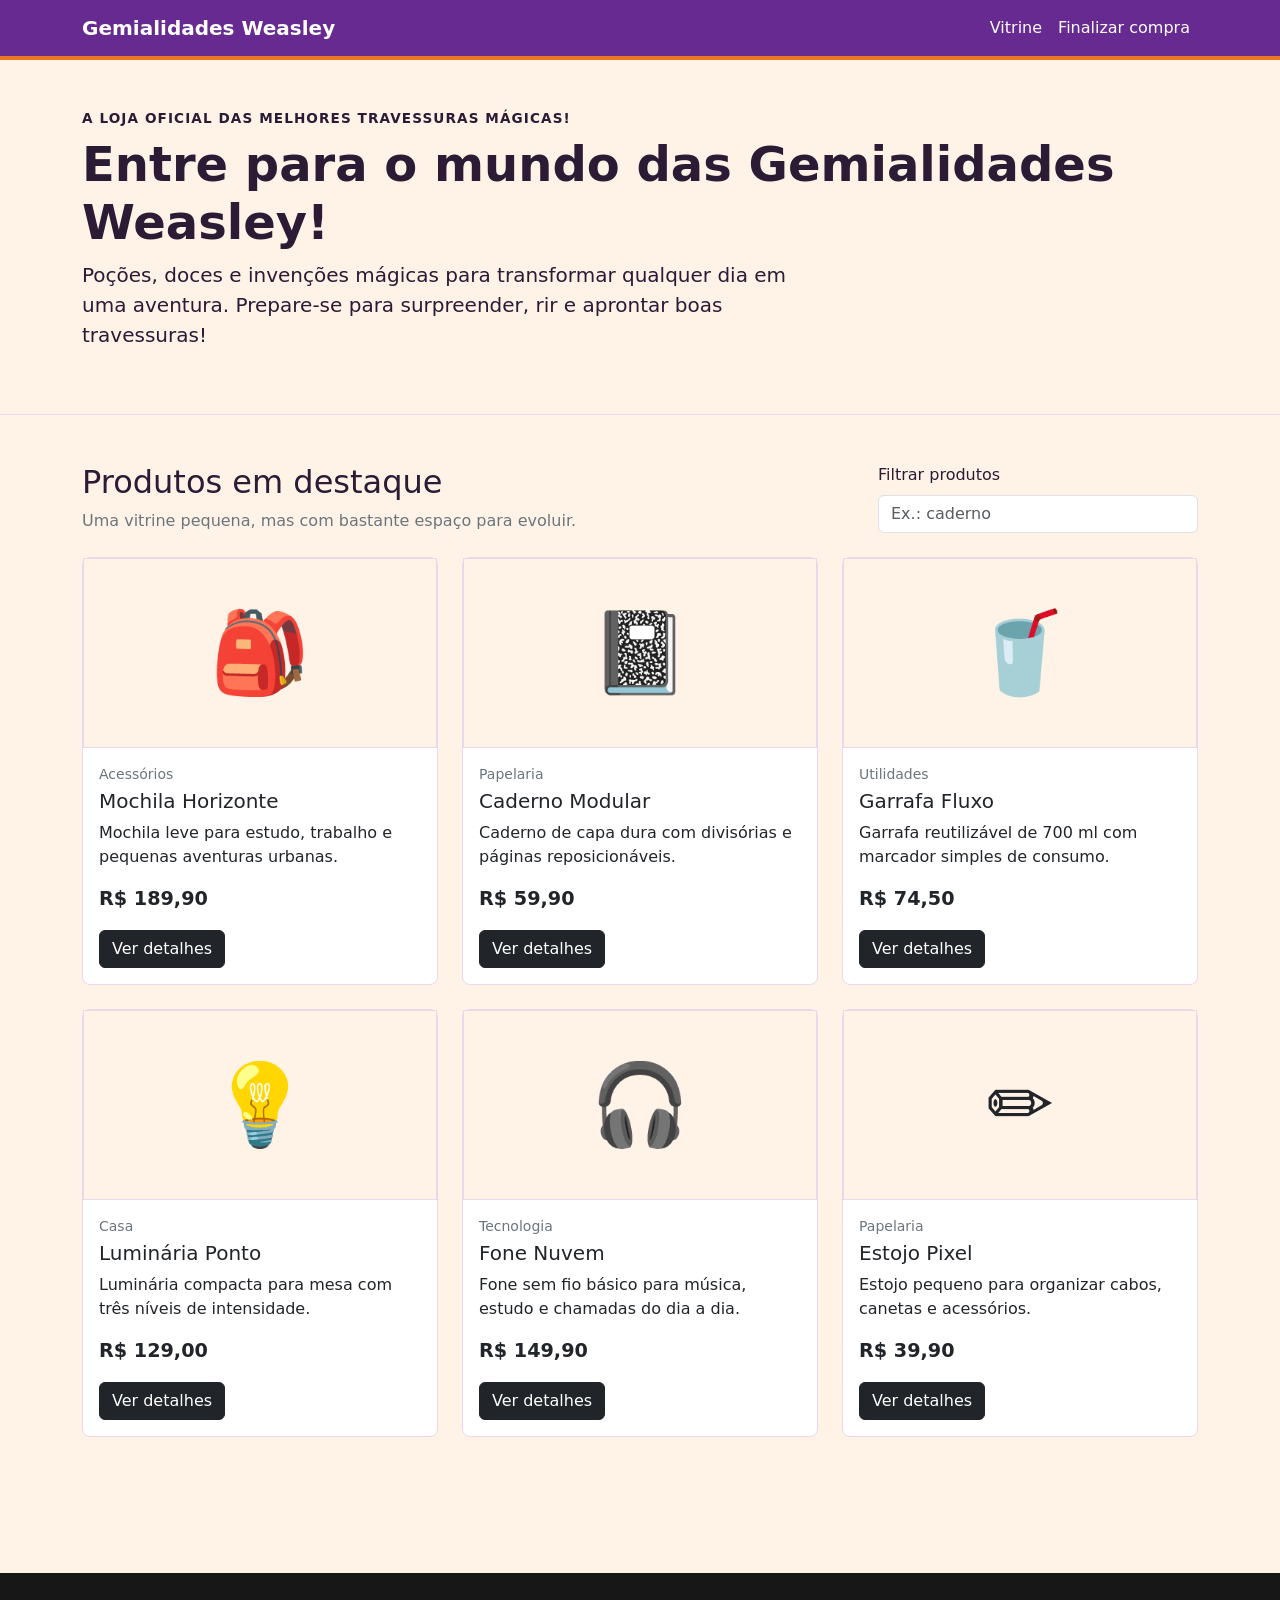
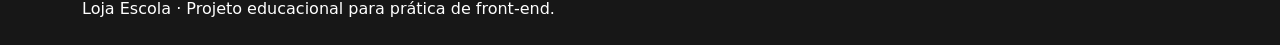
==== web/index.html @ 6d5970de "Inicio do Loja escola Mudança de cores e transformei o header em um componente" ====
<!doctype html>
<html lang="pt-BR">

<head>
  <meta charset="utf-8">
  <meta name="viewport" content="width=device-width, initial-scale=1">
  <meta name="description"
    content="Loja Escola, projeto didático de front-end com HTML semântico, Bootstrap e JavaScript.">
  <title>Loja Escola | Produtos</title>
  <link href="https://cdn.jsdelivr.net/npm/bootstrap@5.3.3/dist/css/bootstrap.min.css" rel="stylesheet">
  <link rel="stylesheet" href="css/styles.css">
</head>

<body>
  <a class="skip-link" href="#conteudo">Pular para o conteúdo principal</a>

  <div id="header-container"></div>

  <main id="conteudo">
    <section class="hero py-5">
      <div class="container">
        <p class="eyebrow mb-2">A loja oficial das melhores travessuras mágicas!</p>
        <h1 class="display-5 fw-bold">Entre para o mundo das Gemialidades Weasley!</h1>
        <p class="lead col-lg-8">Poções, doces e invenções mágicas para transformar qualquer dia em uma aventura. Prepare-se para surpreender, rir e aprontar boas travessuras!</p>
      </div>
    </section>

    <section class="container py-5" aria-labelledby="titulo-produtos">
      <div class="d-flex flex-wrap justify-content-between align-items-end gap-3 mb-4">
        <div>
          <h2 id="titulo-produtos">Produtos em destaque</h2>
          <p class="text-secondary mb-0">Uma vitrine pequena, mas com bastante espaço para evoluir.</p>
        </div>
        <div class="product-filter">
          <label for="filtroProduto" class="form-label">Filtrar produtos</label>
          <input id="filtroProduto" class="form-control" type="search" placeholder="Ex.: caderno" autocomplete="off">
        </div>
      </div>

      <div class="row g-4" id="listaProdutos">
        <article class="col-sm-6 col-lg-4 product-item" data-name="Mochila Horizonte">
          <div class="card h-100 product-card">
            <div class="product-illustration" aria-hidden="true">🎒</div>
            <div class="card-body">
              <p class="small text-secondary mb-1">Acessórios</p>
              <h3 class="h5">Mochila Horizonte</h3>
              <p>Mochila leve para estudo, trabalho e pequenas aventuras urbanas.</p>
              <p class="price">R$ 189,90</p>
              <a class="btn btn-dark" href="produto.html?id=1">Ver detalhes</a>
            </div>
          </div>
        </article>

        <article class="col-sm-6 col-lg-4 product-item" data-name="Caderno Modular">
          <div class="card h-100 product-card">
            <div class="product-illustration" aria-hidden="true">📓</div>
            <div class="card-body">
              <p class="small text-secondary mb-1">Papelaria</p>
              <h3 class="h5">Caderno Modular</h3>
              <p>Caderno de capa dura com divisórias e páginas reposicionáveis.</p>
              <p class="price">R$ 59,90</p>
              <a class="btn btn-dark" href="produto.html?id=2">Ver detalhes</a>
            </div>
          </div>
        </article>

        <article class="col-sm-6 col-lg-4 product-item" data-name="Garrafa Fluxo">
          <div class="card h-100 product-card">
            <div class="product-illustration" aria-hidden="true">🥤</div>
            <div class="card-body">
              <p class="small text-secondary mb-1">Utilidades</p>
              <h3 class="h5">Garrafa Fluxo</h3>
              <p>Garrafa reutilizável de 700 ml com marcador simples de consumo.</p>
              <p class="price">R$ 74,50</p>
              <a class="btn btn-dark" href="produto.html?id=3">Ver detalhes</a>
            </div>
          </div>
        </article>

        <article class="col-sm-6 col-lg-4 product-item" data-name="Luminária Ponto">
          <div class="card h-100 product-card">
            <div class="product-illustration" aria-hidden="true">💡</div>
            <div class="card-body">
              <p class="small text-secondary mb-1">Casa</p>
              <h3 class="h5">Luminária Ponto</h3>
              <p>Luminária compacta para mesa com três níveis de intensidade.</p>
              <p class="price">R$ 129,00</p>
              <a class="btn btn-dark" href="produto.html?id=4">Ver detalhes</a>
            </div>
          </div>
        </article>

        <article class="col-sm-6 col-lg-4 product-item" data-name="Fone Nuvem">
          <div class="card h-100 product-card">
            <div class="product-illustration" aria-hidden="true">🎧</div>
            <div class="card-body">
              <p class="small text-secondary mb-1">Tecnologia</p>
              <h3 class="h5">Fone Nuvem</h3>
              <p>Fone sem fio básico para música, estudo e chamadas do dia a dia.</p>
              <p class="price">R$ 149,90</p>
              <a class="btn btn-dark" href="produto.html?id=5">Ver detalhes</a>
            </div>
          </div>
        </article>

        <article class="col-sm-6 col-lg-4 product-item" data-name="Estojo Pixel">
          <div class="card h-100 product-card">
            <div class="product-illustration" aria-hidden="true">✏️</div>
            <div class="card-body">
              <p class="small text-secondary mb-1">Papelaria</p>
              <h3 class="h5">Estojo Pixel</h3>
              <p>Estojo pequeno para organizar cabos, canetas e acessórios.</p>
              <p class="price">R$ 39,90</p>
              <a class="btn btn-dark" href="produto.html?id=6">Ver detalhes</a>
            </div>
          </div>
        </article>
      </div>
      <p id="mensagemFiltro" class="mt-4" role="status" aria-live="polite"></p>
    </section>
  </main>

  <footer class="site-footer py-4">
    <div class="container">
      <p class="mb-0">Loja Escola · Projeto educacional para prática de front-end.</p>
    </div>
  </footer>

  <script src="https://cdn.jsdelivr.net/npm/bootstrap@5.3.3/dist/js/bootstrap.bundle.min.js"></script>
  <script src="js/header.js"></script>
  <script src="js/main.js"></script>
</body>

</html>
---- web/css/styles.css ----
/* CSS propositalmente simples. A ideia é que os estudantes o evoluam. */
:root {
  --surface: #FFF3E8;
  --ink: #2B1B35;
  --muted: #706477;
  --border: #E8D8E9;
  --accent-soft: #FFF0B3;

  --weasley-orange: #E87522;
  --weasley-purple: #672A91;
  --weasley-gold: #F6D365;
}

body { color: var(--ink); background: #fff; }
.skip-link { position: absolute; top: -60px; left: 1rem; z-index: 1000; padding: .75rem 1rem; background: #000; color: #fff; }
.skip-link:focus { top: 1rem; }
.site-header { border-bottom: 1px solid var(--border); background: #fff; }
.hero { background: var(--surface); border-bottom: 1px solid var(--border); }
.eyebrow { font-size: .85rem; font-weight: 700; letter-spacing: .08em; text-transform: uppercase; }
.product-filter { width: min(100%, 320px); }
.product-card { border: 1px solid var(--border); border-radius: 8px; box-shadow: none; }
.product-card:hover { transform: translateY(-2px); }
.product-illustration, .product-detail-illustration { display: grid; place-items: center; background: var(--surface); border: 1px solid var(--border); }
.product-illustration { min-height: 190px; font-size: 5rem; }
.product-detail-illustration { min-height: 440px; font-size: 10rem; border-radius: 10px; }
.price { font-size: 1.2rem; font-weight: 700; }
.price-large { font-size: 2rem; }
.quantity-field { max-width: 120px; }
.learning-note, .summary-box { padding: 1.25rem; background: var(--surface); border: 1px solid var(--border); border-radius: 8px; }
.summary-box { position: sticky; top: 1rem; }
.success-panel { max-width: 720px; padding: 3rem 1.5rem; }
.success-icon { display: grid; place-items: center; width: 72px; height: 72px; margin: 0 auto 1.5rem; border-radius: 50%; background: var(--accent-soft); font-size: 2rem; font-weight: 800; }
.order-data { display: grid; gap: 1rem; margin: 2rem 0; text-align: left; }
.order-data > div { padding: 1rem; border: 1px solid var(--border); }
.order-data dt { font-size: .85rem; color: var(--muted); }
.order-data dd { margin: .25rem 0 0; font-weight: 700; }
.site-footer { margin-top: 4rem; background: #171717; color: #fff; }

/* Identidade visual Gemialidades Weasley */

body {
  color: var(--ink);
  background: var(--surface);
}

.site-header {
  background: var(--weasley-purple);
  border-bottom: 4px solid var(--weasley-orange);
}

.site-header .navbar-brand,
.site-header .nav-link {
  color: #fff;
}

.site-header .nav-link:hover,
.site-header .nav-link:focus {
  color: var(--weasley-gold);
}


/* TODO didático:
   - melhorar estados de hover/focus;
   - revisar espaçamentos;
   - criar uma identidade visual mais consistente;
   - revisar telas muito pequenas;
   - avaliar prefers-reduced-motion antes de adicionar animações.
*/
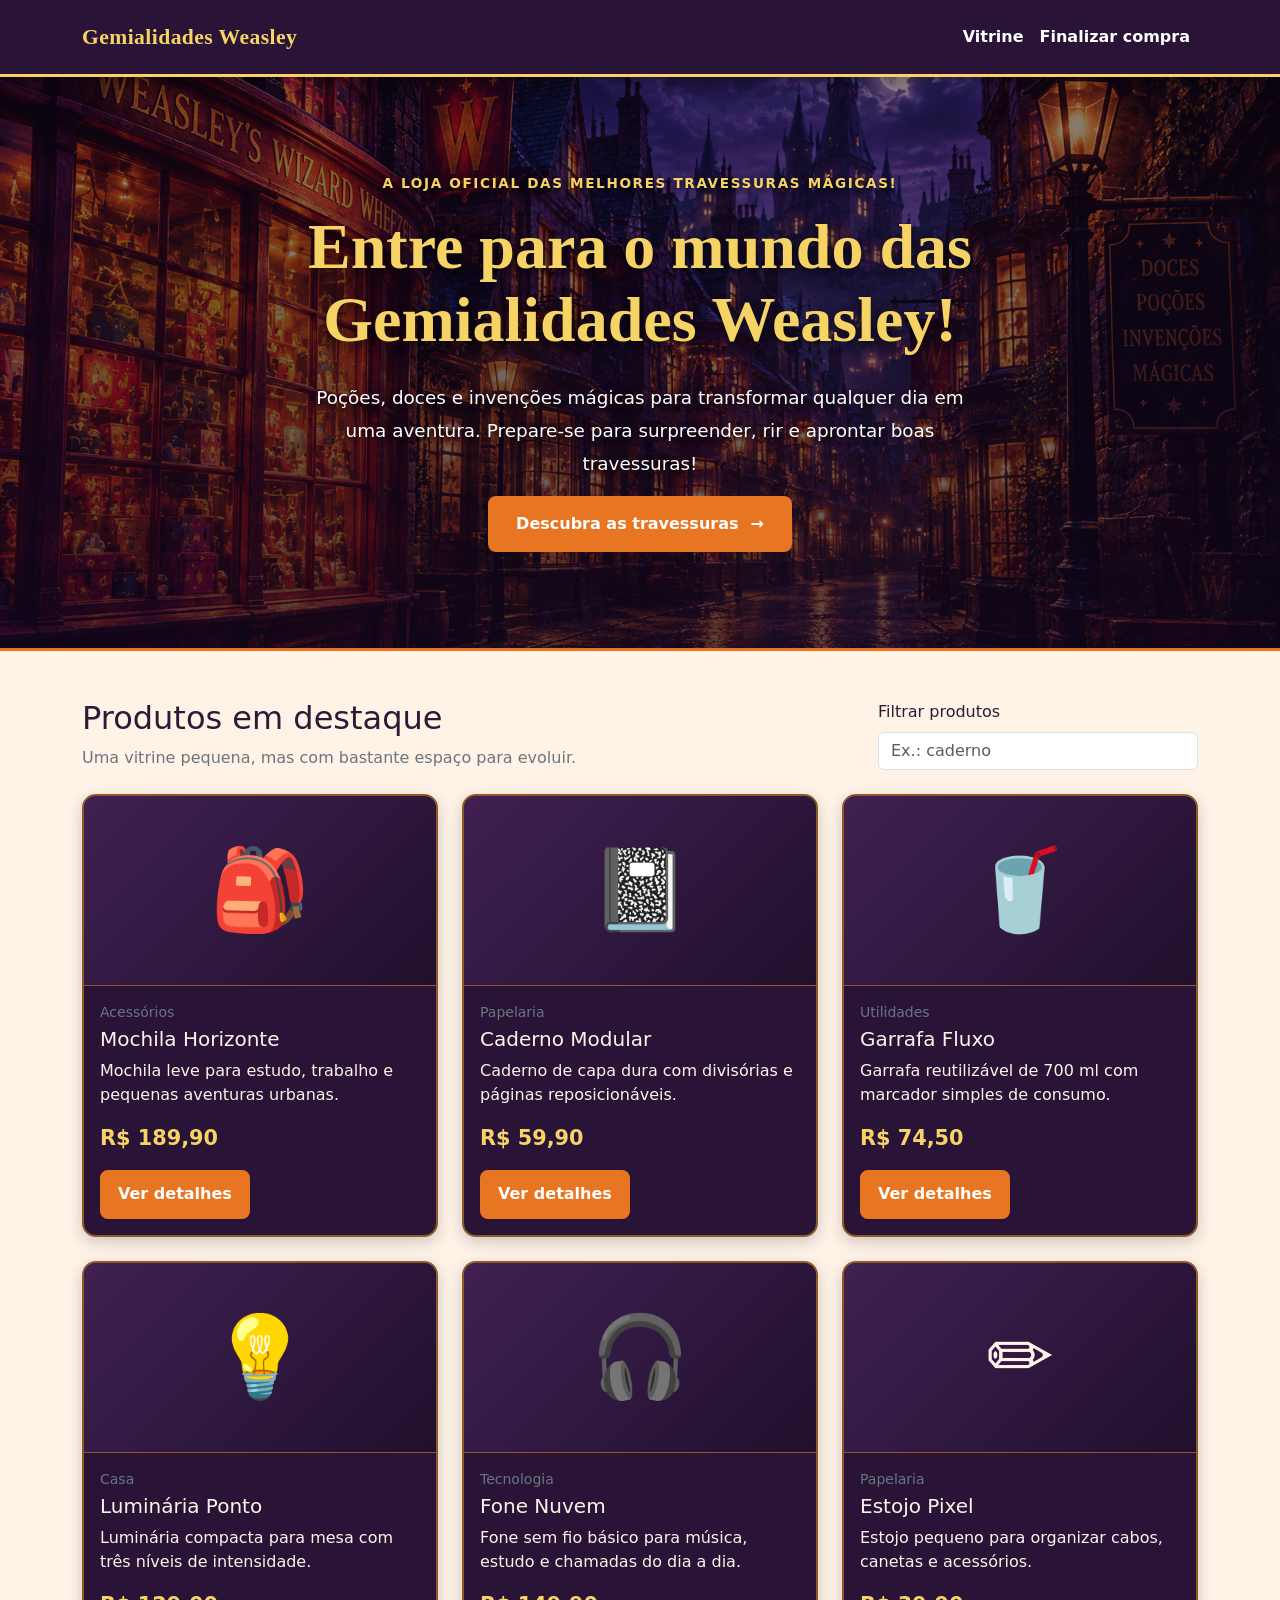
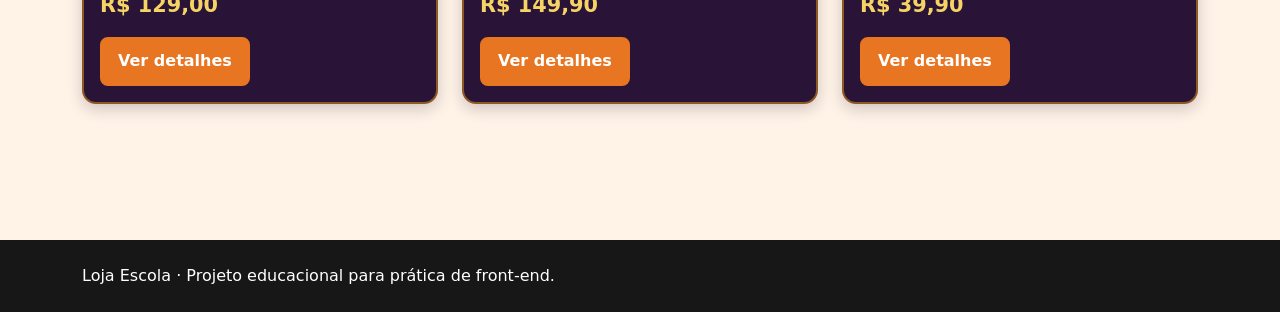
==== commit b20161ba: "melhorando o design do site adicionando mais estilos com css" ====
--- a/web/index.html
+++ b/web/index.html
@@ -21,7 +21,12 @@
       <div class="container">
         <p class="eyebrow mb-2">A loja oficial das melhores travessuras mágicas!</p>
         <h1 class="display-5 fw-bold">Entre para o mundo das Gemialidades Weasley!</h1>
-        <p class="lead col-lg-8">Poções, doces e invenções mágicas para transformar qualquer dia em uma aventura. Prepare-se para surpreender, rir e aprontar boas travessuras!</p>
+        <p class="lead col-lg-8">Poções, doces e invenções mágicas para transformar qualquer dia em uma aventura.
+          Prepare-se para surpreender, rir e aprontar boas travessuras!</p>
+        <a class="btn btn-weasley mt-3" href="#titulo-produtos">
+          Descubra as travessuras <span aria-hidden="true">→</span>
+        </a>
+
       </div>
     </section>
 
--- a/web/css/styles.css
+++ b/web/css/styles.css
@@ -15,7 +15,37 @@
 .skip-link { position: absolute; top: -60px; left: 1rem; z-index: 1000; padding: .75rem 1rem; background: #000; color: #fff; }
 .skip-link:focus { top: 1rem; }
 .site-header { border-bottom: 1px solid var(--border); background: #fff; }
-.hero { background: var(--surface); border-bottom: 1px solid var(--border); }
+
+.hero {
+  position: relative;
+  isolation: isolate;
+  overflow: hidden;
+  padding-top: 6rem !important;
+  padding-bottom: 6rem !important;
+  color: #fff;
+  background:
+    linear-gradient(
+      rgba(20, 8, 32, 0.48),
+      rgba(20, 8, 32, 0.72)
+    ),
+    url("../images/fundo-magico.png") center 48% / cover no-repeat;
+  border-bottom: 3px solid var(--weasley-orange);
+}
+
+.hero h1 {
+  color: var(--weasley-gold);
+  text-shadow: 0 3px 12px rgba(0, 0, 0, 0.7);
+}
+
+.hero p {
+  color: #fff;
+  text-shadow: 0 2px 6px rgba(0, 0, 0, 0.8);
+}
+
+.hero .eyebrow {
+  color: var(--weasley-gold);
+}
+
 .eyebrow { font-size: .85rem; font-weight: 700; letter-spacing: .08em; text-transform: uppercase; }
 .product-filter { width: min(100%, 320px); }
 .product-card { border: 1px solid var(--border); border-radius: 8px; box-shadow: none; }
@@ -58,6 +88,191 @@
   color: var(--weasley-gold);
 }
 
+.btn-weasley {
+  display: inline-flex;
+  align-items: center;
+  gap: 12px;
+  padding: 14px 26px;
+  border: 2px solid var(--weasley-orange);
+  border-radius: 8px;
+  background: var(--weasley-orange);
+  color: #fff;
+  font-weight: 700;
+  text-decoration: none;
+  transition: background-color 0.2s ease, transform 0.2s ease;
+}
+
+.btn-weasley:hover {
+  background: #C95712;
+  border-color: #C95712;
+  color: #fff;
+  transform: translateY(-2px);
+}
+
+.btn-weasley:focus-visible {
+  outline: 3px solid var(--weasley-gold);
+  outline-offset: 4px;
+}
+
+/* Apresentação mágica da Gemialidades Weasley */
+.hero .container {
+  max-width: 1000px;
+  text-align: center;
+}
+
+.hero h1 {
+  max-width: 850px;
+  margin: 0 auto 1.5rem;
+  font-family: Georgia, "Times New Roman", serif;
+  font-size: clamp(2.2rem, 5vw, 4rem);
+  line-height: 1.15;
+}
+
+.hero .lead {
+  max-width: 720px;
+  margin: 0 auto;
+  font-size: 1.15rem;
+  line-height: 1.8;
+}
+
+.hero .eyebrow {
+  margin-bottom: 1rem !important;
+  letter-spacing: 0.12em;
+}
+
+/* Header */
+
+
+.site-header {
+  position: relative;
+  z-index: 10;
+  background: #291438;
+  border-bottom: 3px solid var(--weasley-gold);
+  box-shadow: 0 4px 18px rgba(0, 0, 0, 0.25);
+}
+
+.site-header .navbar {
+  padding-top: 1rem;
+  padding-bottom: 1rem;
+}
+
+.site-header .navbar-brand {
+  color: var(--weasley-gold);
+  font-family: Georgia, "Times New Roman", serif;
+  font-size: 1.35rem;
+  letter-spacing: 0.02em;
+}
+
+.site-header .nav-link {
+  color: #fff;
+  font-weight: 600;
+  transition: color 0.2s ease;
+}
+
+.site-header .nav-link:hover,
+.site-header .nav-link:focus {
+  color: var(--weasley-gold);
+}
+
+.site-header .navbar-toggler {
+  border-color: var(--weasley-gold);
+}
+
+.site-header .navbar-toggler:focus {
+  box-shadow: 0 0 0 0.2rem rgba(246, 211, 101, 0.35);
+}
+
+.site-header .navbar-toggler-icon {
+  filter: brightness(0) invert(1);
+}
+
+/* Cards*/
+
+/* Cards mágicos da Gemialidades Weasley */
+.product-card {
+  height: 100%;
+  overflow: hidden;
+  background: #291438;
+  color: #fff3e8;
+  border: 2px solid #8d5a24;
+  border-radius: 14px;
+  box-shadow: 0 5px 15px rgba(20, 8, 32, 0.2);
+  transition:
+    transform 0.25s ease,
+    box-shadow 0.25s ease,
+    border-color 0.25s ease;
+}
+
+/* Efeito mágico ao passar o mouse */
+.product-card:hover {
+  transform: translateY(-6px);
+  border-color: #f6d365;
+  box-shadow: 0 10px 25px rgba(103, 42, 145, 0.35);
+}
+
+/* Área da ilustração do produto */
+.product-illustration {
+  background: linear-gradient(135deg, #402052, #20102d);
+  border: none;
+  border-bottom: 1px solid #8d5a24;
+}
+
+/* Títulos dos produtos */
+.product-card .card-title {
+  color: #f6d365;
+  font-family: Georgia, "Times New Roman", serif;
+  font-weight: 700;
+}
+
+/* Descrição dos produtos */
+.product-card .card-text {
+  color: #f3e8f7;
+  line-height: 1.6;
+}
+
+/* Preços */
+.product-card .price {
+  color: #f6d365;
+  font-size: 1.3rem;
+}
+
+/* Acessibilidade: respeitar preferência por menos movimento */
+@media (prefers-reduced-motion: reduce) {
+  .product-card {
+    transition: none;
+  }
+
+  .product-card:hover {
+    transform: none;
+  }
+}
+
+/* Botões dos cards */
+.product-card .btn {
+  background: #e87522;
+  border: 2px solid #e87522;
+  border-radius: 8px;
+  color: #fff;
+  font-weight: 700;
+  padding: 0.65rem 1rem;
+  transition:
+    background-color 0.2s ease,
+    border-color 0.2s ease,
+    transform 0.2s ease;
+}
+
+.product-card .btn:hover {
+  background: #c95712;
+  border-color: #f6d365;
+  color: #fff;
+  transform: translateY(-2px);
+}
+
+.product-card .btn:focus-visible {
+  outline: 3px solid #f6d365;
+  outline-offset: 3px;
+}
+
 
 /* TODO didático:
    - melhorar estados de hover/focus;
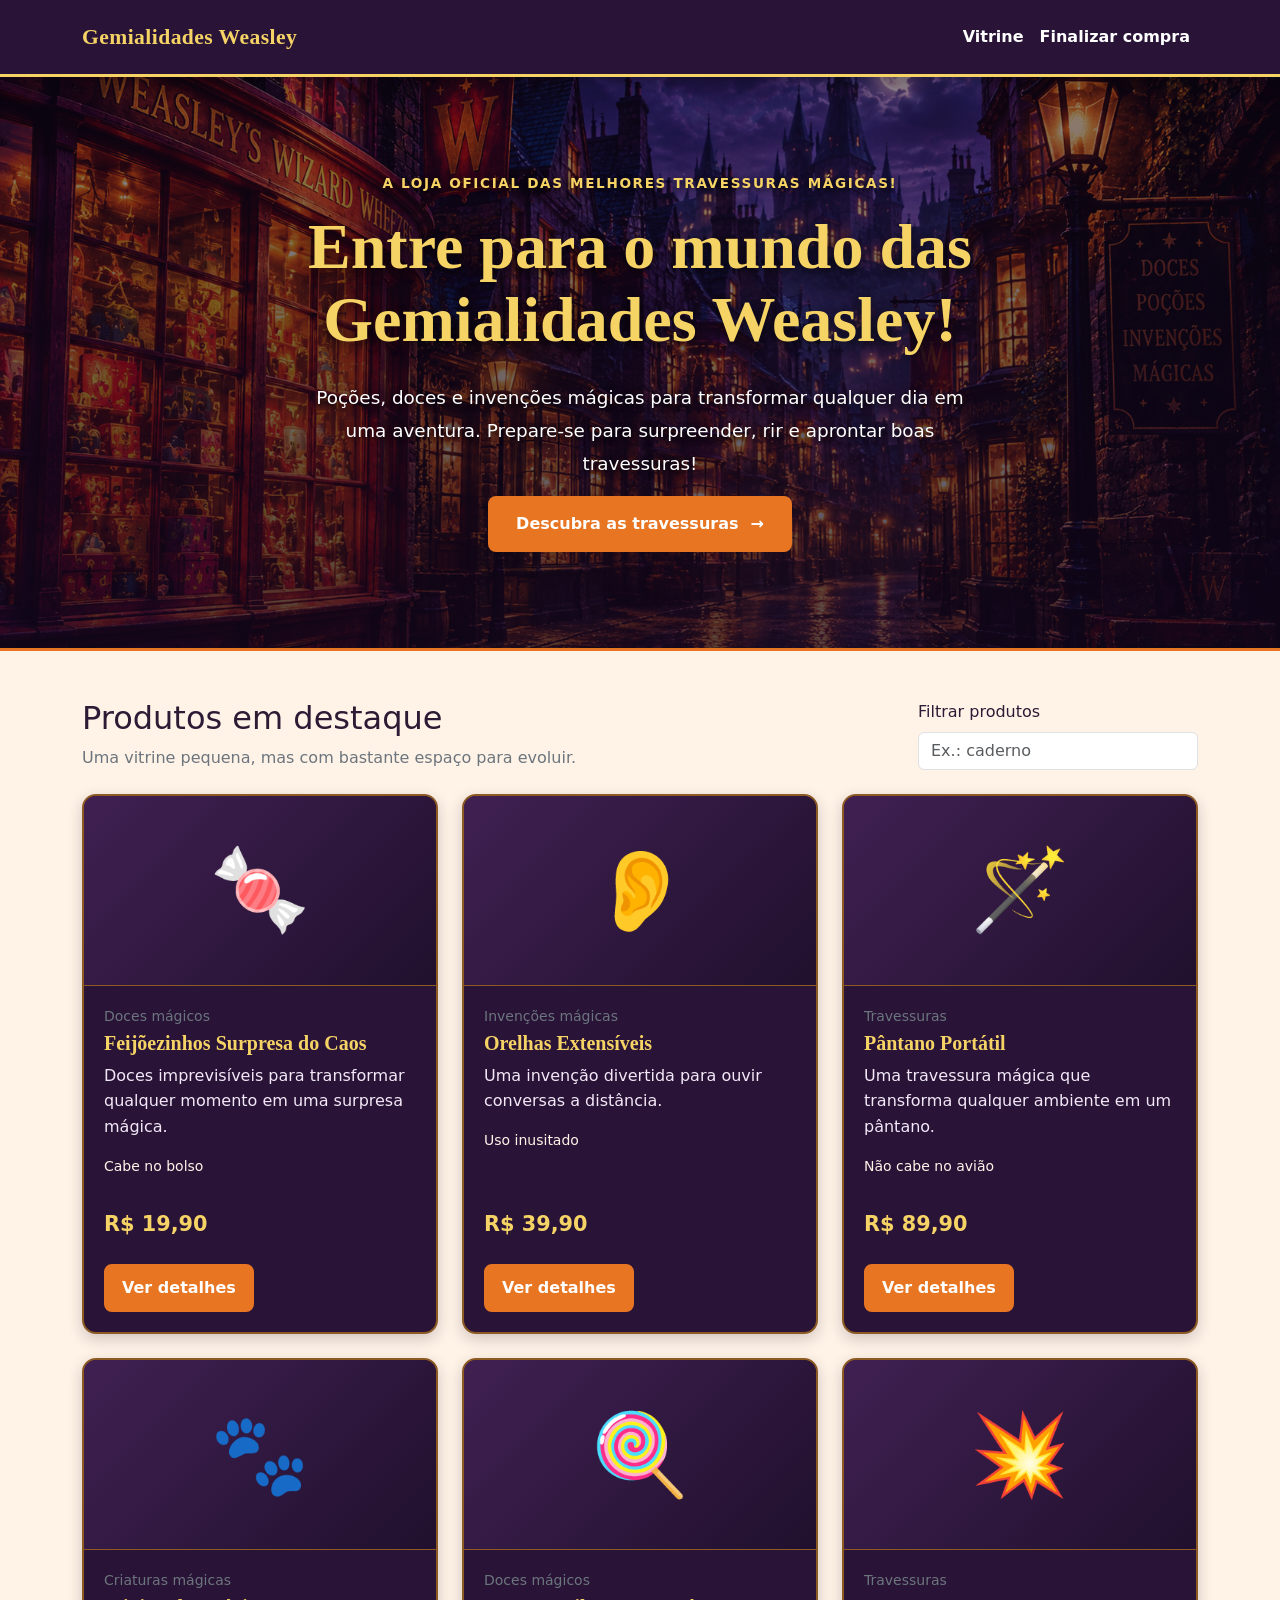
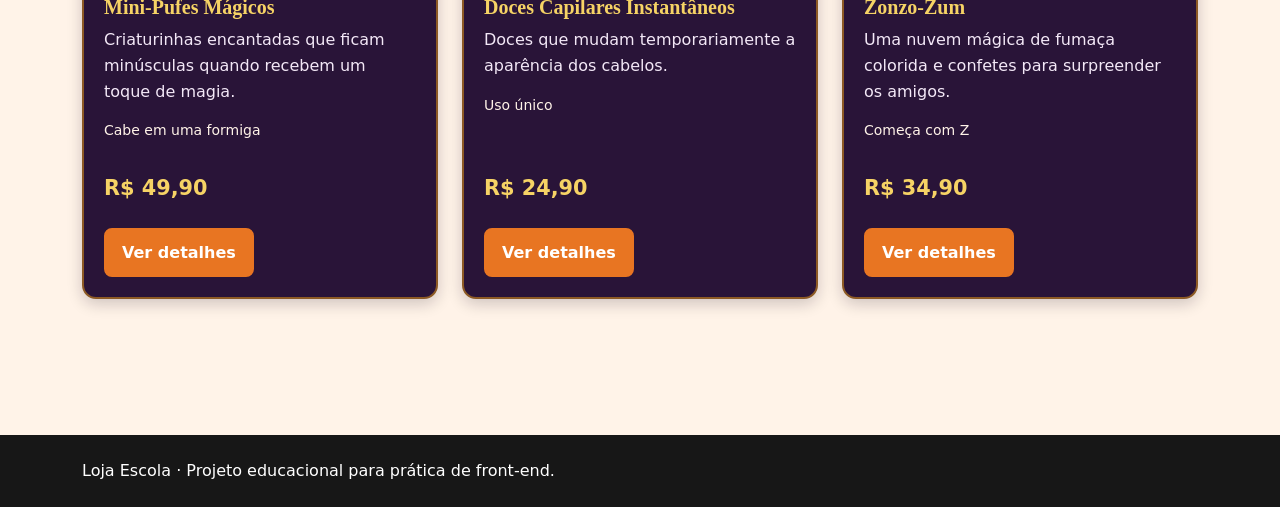
==== commit f3d4da19: "Atualização dos produtos colocando os produtos da loja usando Json e arrumando a compra do produto" ====
--- a/web/index.html
+++ b/web/index.html
@@ -43,83 +43,7 @@
       </div>
 
       <div class="row g-4" id="listaProdutos">
-        <article class="col-sm-6 col-lg-4 product-item" data-name="Mochila Horizonte">
-          <div class="card h-100 product-card">
-            <div class="product-illustration" aria-hidden="true">🎒</div>
-            <div class="card-body">
-              <p class="small text-secondary mb-1">Acessórios</p>
-              <h3 class="h5">Mochila Horizonte</h3>
-              <p>Mochila leve para estudo, trabalho e pequenas aventuras urbanas.</p>
-              <p class="price">R$ 189,90</p>
-              <a class="btn btn-dark" href="produto.html?id=1">Ver detalhes</a>
-            </div>
-          </div>
-        </article>
-
-        <article class="col-sm-6 col-lg-4 product-item" data-name="Caderno Modular">
-          <div class="card h-100 product-card">
-            <div class="product-illustration" aria-hidden="true">📓</div>
-            <div class="card-body">
-              <p class="small text-secondary mb-1">Papelaria</p>
-              <h3 class="h5">Caderno Modular</h3>
-              <p>Caderno de capa dura com divisórias e páginas reposicionáveis.</p>
-              <p class="price">R$ 59,90</p>
-              <a class="btn btn-dark" href="produto.html?id=2">Ver detalhes</a>
-            </div>
-          </div>
-        </article>
-
-        <article class="col-sm-6 col-lg-4 product-item" data-name="Garrafa Fluxo">
-          <div class="card h-100 product-card">
-            <div class="product-illustration" aria-hidden="true">🥤</div>
-            <div class="card-body">
-              <p class="small text-secondary mb-1">Utilidades</p>
-              <h3 class="h5">Garrafa Fluxo</h3>
-              <p>Garrafa reutilizável de 700 ml com marcador simples de consumo.</p>
-              <p class="price">R$ 74,50</p>
-              <a class="btn btn-dark" href="produto.html?id=3">Ver detalhes</a>
-            </div>
-          </div>
-        </article>
-
-        <article class="col-sm-6 col-lg-4 product-item" data-name="Luminária Ponto">
-          <div class="card h-100 product-card">
-            <div class="product-illustration" aria-hidden="true">💡</div>
-            <div class="card-body">
-              <p class="small text-secondary mb-1">Casa</p>
-              <h3 class="h5">Luminária Ponto</h3>
-              <p>Luminária compacta para mesa com três níveis de intensidade.</p>
-              <p class="price">R$ 129,00</p>
-              <a class="btn btn-dark" href="produto.html?id=4">Ver detalhes</a>
-            </div>
-          </div>
-        </article>
-
-        <article class="col-sm-6 col-lg-4 product-item" data-name="Fone Nuvem">
-          <div class="card h-100 product-card">
-            <div class="product-illustration" aria-hidden="true">🎧</div>
-            <div class="card-body">
-              <p class="small text-secondary mb-1">Tecnologia</p>
-              <h3 class="h5">Fone Nuvem</h3>
-              <p>Fone sem fio básico para música, estudo e chamadas do dia a dia.</p>
-              <p class="price">R$ 149,90</p>
-              <a class="btn btn-dark" href="produto.html?id=5">Ver detalhes</a>
-            </div>
-          </div>
-        </article>
-
-        <article class="col-sm-6 col-lg-4 product-item" data-name="Estojo Pixel">
-          <div class="card h-100 product-card">
-            <div class="product-illustration" aria-hidden="true">✏️</div>
-            <div class="card-body">
-              <p class="small text-secondary mb-1">Papelaria</p>
-              <h3 class="h5">Estojo Pixel</h3>
-              <p>Estojo pequeno para organizar cabos, canetas e acessórios.</p>
-              <p class="price">R$ 39,90</p>
-              <a class="btn btn-dark" href="produto.html?id=6">Ver detalhes</a>
-            </div>
-          </div>
-        </article>
+       
       </div>
       <p id="mensagemFiltro" class="mt-4" role="status" aria-live="polite"></p>
     </section>
--- a/web/css/styles.css
+++ b/web/css/styles.css
@@ -47,7 +47,25 @@
 }
 
 .eyebrow { font-size: .85rem; font-weight: 700; letter-spacing: .08em; text-transform: uppercase; }
-.product-filter { width: min(100%, 320px); }
+
+/*Ajusta o filtro de pesquisa*/
+.product-filter {
+  width: 100%;
+  max-width: 280px;
+  flex-shrink: 0;
+}
+
+.product-filter .form-control {
+  width: 100%;
+  box-sizing: border-box;
+}
+
+@media (max-width: 576px) {
+  .product-filter {
+    max-width: 100%;
+  }
+}
+
 .product-card { border: 1px solid var(--border); border-radius: 8px; box-shadow: none; }
 .product-card:hover { transform: translateY(-2px); }
 .product-illustration, .product-detail-illustration { display: grid; place-items: center; background: var(--surface); border: 1px solid var(--border); }
@@ -273,6 +291,47 @@
   outline-offset: 3px;
 }
 
+/* Organização interna dos cards */
+.product-card .card-body {
+  display: flex;
+  flex-direction: column;
+  align-items: flex-start;
+  padding: 1.25rem;
+}
+
+.product-card .card-body .price {
+  margin-top: auto;
+  padding-top: 1rem;
+}
+
+.product-card .card-body .btn {
+  margin-top: 0.5rem;
+}
+
+/* Ilustrações com tamanho consistente */
+.product-illustration {
+  min-height: 190px;
+  display: grid;
+  place-items: center;
+  font-size: 5rem;
+}
+
+/* Imagens e emojis não devem ultrapassar o card */
+.product-card {
+  min-width: 0;
+}
+
+@media (max-width: 575.98px) {
+  .product-illustration {
+    min-height: 150px;
+    font-size: 4rem;
+  }
+
+  .product-card .card-body {
+    padding: 1rem;
+  }
+}
+
 
 /* TODO didático:
    - melhorar estados de hover/focus;
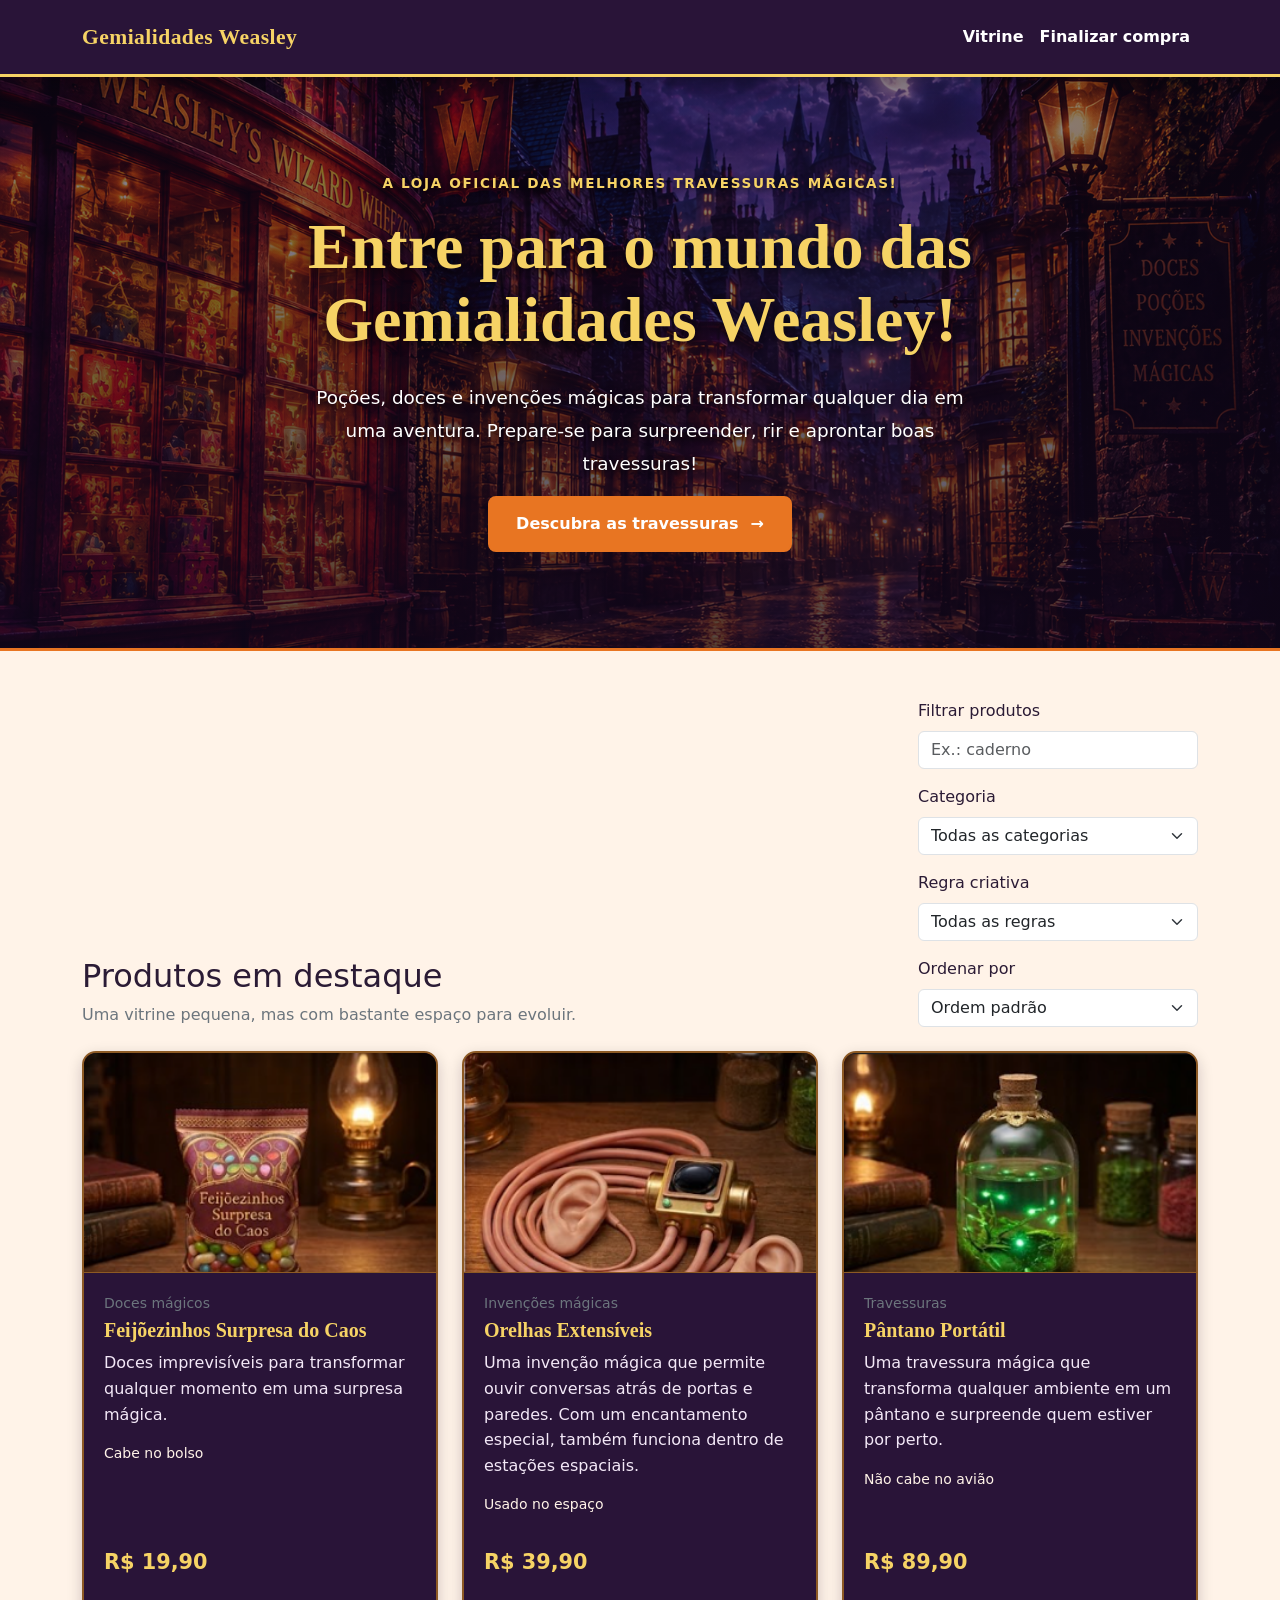
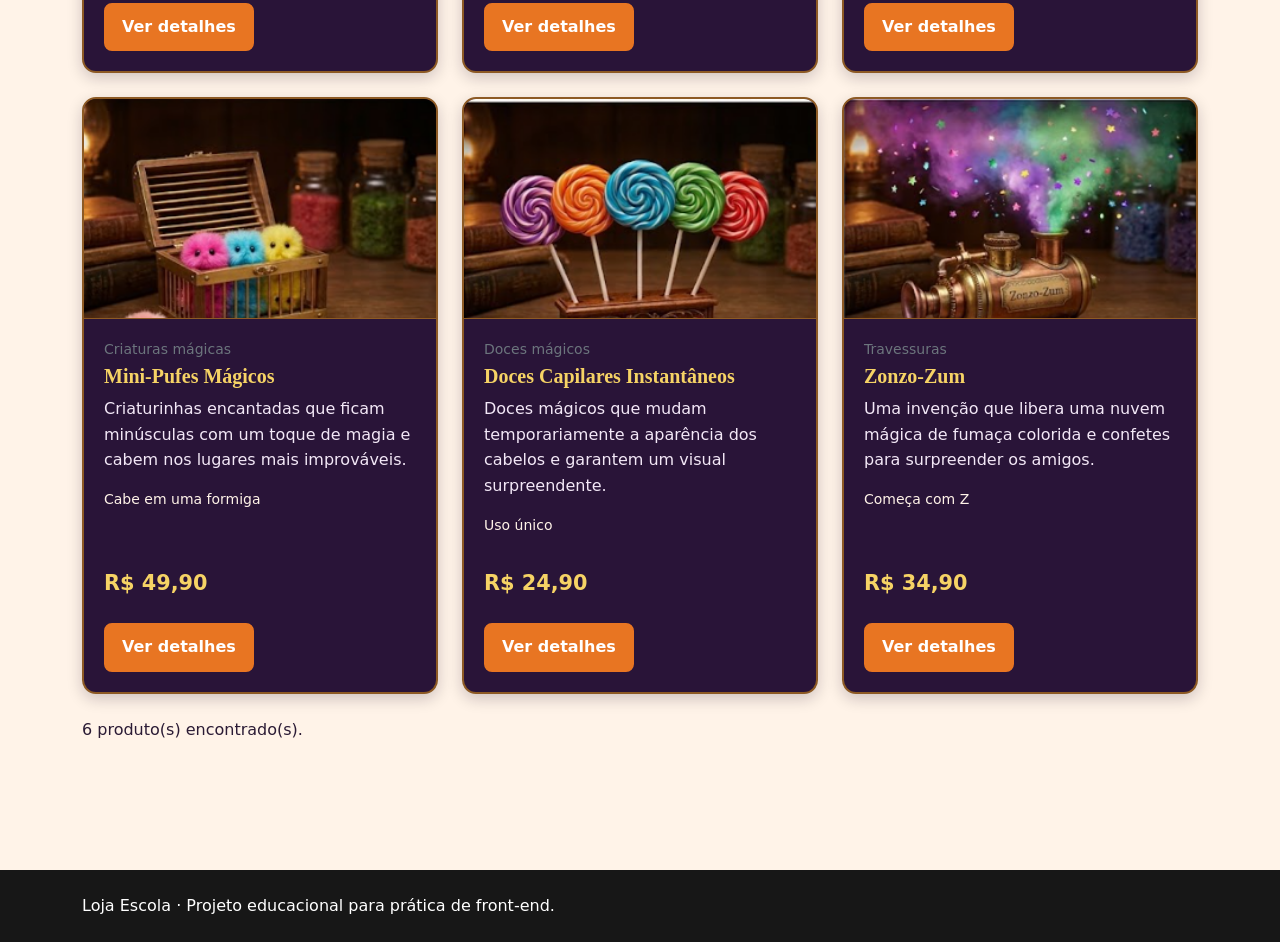
==== commit 4f4fbf06: "Terminei o loja Escola" ====
--- a/web/index.html
+++ b/web/index.html
@@ -39,11 +39,37 @@
         <div class="product-filter">
           <label for="filtroProduto" class="form-label">Filtrar produtos</label>
           <input id="filtroProduto" class="form-control" type="search" placeholder="Ex.: caderno" autocomplete="off">
+
+          <label for="filtroCategoria" class="form-label mt-3">
+            Categoria
+          </label>
+          <select id="filtroCategoria" class="form-select">
+            <option value="">Todas as categorias</option>
+          </select>
+
+          <label for="filtroRegra" class="form-label mt-3">
+            Regra criativa
+          </label>
+          <select id="filtroRegra" class="form-select">
+            <option value="">Todas as regras</option>
+          </select>
+
+          <label for="ordenacaoProdutos" class="form-label mt-3">
+            Ordenar por
+          </label>
+          <select id="ordenacaoProdutos" class="form-select">
+            <option value="padrao">Ordem padrão</option>
+            <option value="nome-asc">Nome (A–Z)</option>
+            <option value="nome-desc">Nome (Z–A)</option>
+            <option value="preco-asc">Menor preço</option>
+            <option value="preco-desc">Maior preço</option>
+          </select>
+
         </div>
       </div>
 
       <div class="row g-4" id="listaProdutos">
-       
+
       </div>
       <p id="mensagemFiltro" class="mt-4" role="status" aria-live="polite"></p>
     </section>
--- a/web/css/styles.css
+++ b/web/css/styles.css
@@ -331,7 +331,96 @@
     padding: 1rem;
   }
 }
-
+.product-illustration {
+  min-height: 190px;
+  height: 220px;
+  display: grid;
+  place-items: center;
+  overflow: hidden;
+  background: #291438;
+}
+
+.product-illustration img {
+  display: block;
+  width: 100%;
+  height: 100%;
+  object-fit: cover;
+  object-position: center;
+}
+
+@media (max-width: 575.98px) {
+  .product-illustration {
+    height: 180px;
+  }
+}
+/* Selo mágico da regra criativa */
+.regra-magica {
+  display: flex;
+  align-items: center;
+  gap: 0.85rem;
+  margin-top: 1.5rem;
+  padding: 1rem 1.2rem;
+  background: linear-gradient(135deg, #402052, #291438);
+  border: 1px solid #f6d365;
+  border-left: 5px solid #e87522;
+  border-radius: 10px;
+  box-shadow: 0 5px 16px rgba(41, 20, 56, 0.18);
+}
+
+.regra-magica__icone {
+  display: grid;
+  place-items: center;
+  flex-shrink: 0;
+  width: 42px;
+  height: 42px;
+  background: rgba(246, 211, 101, 0.12);
+  border: 1px solid rgba(246, 211, 101, 0.4);
+  border-radius: 50%;
+  font-size: 1.4rem;
+}
+
+.regra-magica__titulo {
+  display: block;
+  margin-bottom: 0.25rem;
+  color: #f6d365;
+  font-size: 0.75rem;
+  font-weight: 800;
+  letter-spacing: 0.1em;
+  text-transform: uppercase;
+}
+
+.regra-magica__texto {
+  margin: 0;
+  color: #fff3e8;
+  font-weight: 600;
+  line-height: 1.5;
+}
+.product-detail-illustration {
+  width: 100%;
+  min-height: 350px;
+  overflow: hidden;
+  display: grid;
+  place-items: center;
+  background: #291438;
+  border: 2px solid #8d5a24;
+  border-radius: 14px;
+}
+
+.product-detail-illustration img {
+  display: block;
+  width: 100%;
+  height: 100%;
+  min-height: 350px;
+  object-fit: contain;
+  object-position: center;
+}
+
+@media (max-width: 575.98px) {
+  .product-detail-illustration,
+  .product-detail-illustration img {
+    min-height: 260px;
+  }
+}
 
 /* TODO didático:
    - melhorar estados de hover/focus;
